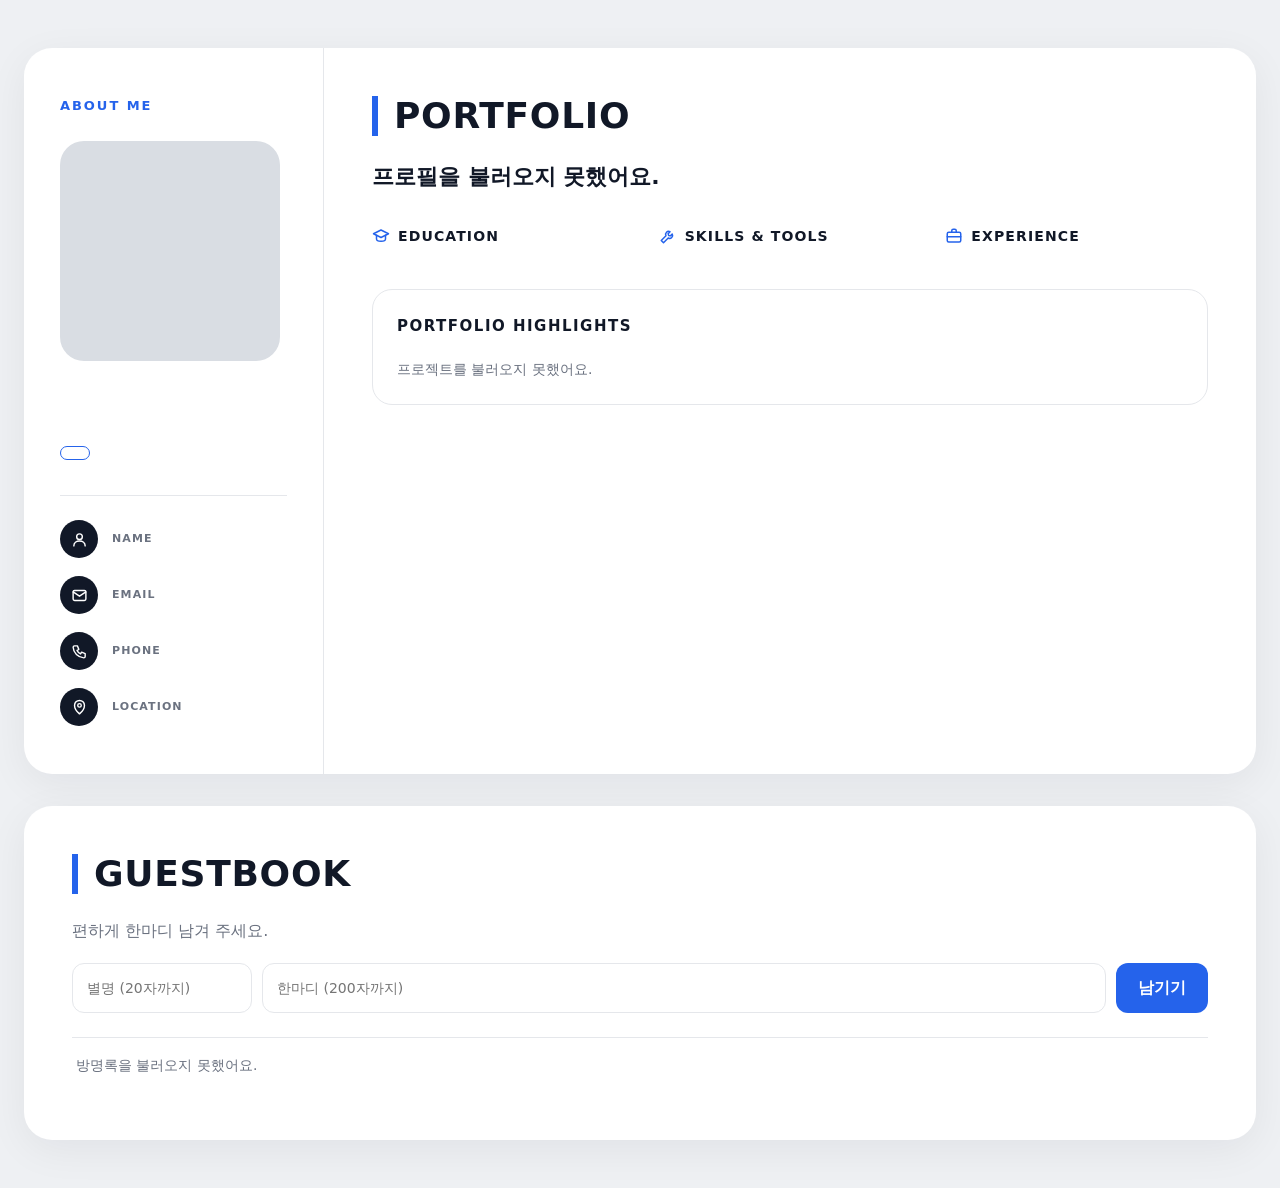
==== index.html @ 288db004 "방문자 화면(index.html, style.css, script.js) 추가 Co-Authored-By: Claude Opus 5.5 <noreply@anthropic.com> " ====
<!DOCTYPE html>
<html lang="ko">
<head>
  <meta charset="UTF-8">
  <meta name="viewport" content="width=device-width, initial-scale=1">
  <title>포트폴리오</title>
  <link rel="stylesheet" href="style.css">
</head>
<body>
  <main class="page">

    <!-- 흰 큰 카드 -->
    <section class="sheet resume">

      <!-- 왼쪽: ABOUT ME -->
      <aside class="about">
        <p class="label">ABOUT ME</p>
        <div class="photo" id="photo"></div>
        <h2 class="name" id="name">&nbsp;</h2>
        <p class="job-title" id="title"></p>
        <p class="badge" id="badge" hidden></p>

        <ul class="contact">
          <li>
            <span class="icon-circle">
              <svg viewBox="0 0 24 24"><circle cx="12" cy="8" r="4"/><path d="M4 21c0-4.4 3.6-7 8-7s8 2.6 8 7"/></svg>
            </span>
            <div><small>NAME</small><span id="c-name"></span></div>
          </li>
          <li>
            <span class="icon-circle">
              <svg viewBox="0 0 24 24"><rect x="3" y="5" width="18" height="14" rx="2"/><path d="m3 7 9 6 9-6"/></svg>
            </span>
            <div><small>EMAIL</small><span id="c-email"></span></div>
          </li>
          <li>
            <span class="icon-circle">
              <svg viewBox="0 0 24 24"><path d="M5 4h4l2 5-2.5 1.5a11 11 0 0 0 5 5L15 13l5 2v4a2 2 0 0 1-2 2A16 16 0 0 1 3 6a2 2 0 0 1 2-2"/></svg>
            </span>
            <div><small>PHONE</small><span id="c-phone"></span></div>
          </li>
          <li>
            <span class="icon-circle">
              <svg viewBox="0 0 24 24"><path d="M12 21s-7-6.2-7-12a7 7 0 0 1 14 0c0 5.8-7 12-7 12z"/><circle cx="12" cy="9" r="2.5"/></svg>
            </span>
            <div><small>LOCATION</small><span id="c-location"></span></div>
          </li>
        </ul>
      </aside>

      <!-- 오른쪽: PORTFOLIO -->
      <div class="content">
        <h1 class="big-title">PORTFOLIO</h1>
        <p class="headline" id="headline"></p>
        <p class="intro" id="intro"></p>

        <div class="info-row">
          <div class="info">
            <h3>
              <svg viewBox="0 0 24 24"><path d="M2 9l10-5 10 5-10 5z"/><path d="M6 11v5c0 1.5 2.7 3 6 3s6-1.5 6-3v-5"/></svg>
              EDUCATION
            </h3>
            <p id="education"></p>
          </div>
          <div class="info">
            <h3>
              <svg viewBox="0 0 24 24"><path d="M14.7 6.3a4 4 0 0 0-5.4 5.4L3 18l3 3 6.3-6.3a4 4 0 0 0 5.4-5.4l-2.5 2.5-2.4-.6-.6-2.4z"/></svg>
              SKILLS &amp; TOOLS
            </h3>
            <p id="skills"></p>
          </div>
          <div class="info">
            <h3>
              <svg viewBox="0 0 24 24"><rect x="3" y="7" width="18" height="13" rx="2"/><path d="M9 7V5a2 2 0 0 1 2-2h2a2 2 0 0 1 2 2v2M3 13h18"/></svg>
              EXPERIENCE
            </h3>
            <p id="experience"></p>
          </div>
        </div>

        <div class="highlights">
          <h3 class="highlights-title">PORTFOLIO HIGHLIGHTS</h3>
          <div class="cards" id="cards">
            <p class="empty">불러오는 중…</p>
          </div>
        </div>

        <p class="quote" id="quote"></p>
      </div>
    </section>

    <!-- 방명록 -->
    <section class="sheet guestbook">
      <h2 class="big-title">GUESTBOOK</h2>
      <p class="intro">편하게 한마디 남겨 주세요.</p>

      <form class="gb-form" id="gb-form">
        <input id="gb-nickname" type="text" placeholder="별명 (20자까지)" maxlength="20" autocomplete="off">
        <input id="gb-message" type="text" placeholder="한마디 (200자까지)" maxlength="200" autocomplete="off">
        <button type="button" id="gb-submit">남기기</button>
      </form>
      <p class="gb-error" id="gb-error" hidden></p>

      <ul class="gb-list" id="gb-list">
        <li class="empty">불러오는 중…</li>
      </ul>
    </section>

  </main>

  <script src="script.js"></script>
</body>
</html>
---- style.css ----
/* ===== 기본 ===== */
* { box-sizing: border-box; }

:root {
  --bg: #eef0f3;        /* 연회색 바탕 */
  --white: #ffffff;
  --blue: #2563eb;      /* 파란 강조색 */
  --blue-soft: #eaf1ff;
  --text: #111827;
  --gray: #6b7280;
  --line: #e5e7eb;
  --chip: #f3f4f6;
}

body {
  margin: 0;
  background: var(--bg);
  color: var(--text);
  font-family: "Pretendard", "Apple SD Gothic Neo", "Malgun Gothic", system-ui, sans-serif;
  line-height: 1.6;
  word-break: keep-all;
}

svg {
  width: 18px;
  height: 18px;
  fill: none;
  stroke: currentColor;
  stroke-width: 2;
  stroke-linecap: round;
  stroke-linejoin: round;
  flex-shrink: 0;
}

.page {
  max-width: 1280px;
  margin: 0 auto;
  padding: 48px 24px;
}

/* 흰 큰 카드 */
.sheet {
  background: var(--white);
  border-radius: 28px;
  box-shadow: 0 10px 40px rgba(17, 24, 39, 0.06);
}

.resume {
  display: grid;
  grid-template-columns: 300px 1fr;
}

/* ===== 왼쪽 ABOUT ME ===== */
.about {
  padding: 48px 36px;
  border-right: 1px solid var(--line);
}

.label {
  margin: 0 0 24px;
  font-size: 13px;
  font-weight: 800;
  letter-spacing: 0.15em;
  color: var(--blue);
}

.photo {
  width: 100%;
  max-width: 220px;
  aspect-ratio: 1 / 1;
  border-radius: 24px;
  background: #d9dde3 center / cover no-repeat;   /* 사진이 없을 때 회색 자리 */
}

.name {
  margin: 24px 0 4px;
  font-size: 28px;
  font-weight: 800;
}

.job-title {
  margin: 0 0 16px;
  color: var(--blue);
  font-weight: 700;
}

.badge {
  display: inline-block;
  margin: 0 0 28px;
  padding: 6px 14px;
  border: 1.5px solid var(--blue);
  border-radius: 999px;
  color: var(--blue);
  font-size: 13px;
  font-weight: 700;
}

.contact {
  list-style: none;
  margin: 0;
  padding: 24px 0 0;
  border-top: 1px solid var(--line);
  display: grid;
  gap: 18px;
}

.contact li {
  display: flex;
  align-items: center;
  gap: 14px;
}

.icon-circle {
  width: 38px;
  height: 38px;
  border-radius: 50%;
  background: var(--text);   /* 동그란 검정 아이콘 */
  color: var(--white);
  display: grid;
  place-items: center;
  flex-shrink: 0;
}

.icon-circle svg { width: 17px; height: 17px; }

.contact div { display: flex; flex-direction: column; min-width: 0; }
.contact small { font-size: 11px; font-weight: 700; letter-spacing: 0.1em; color: var(--gray); }
.contact span { font-size: 14px; font-weight: 600; overflow-wrap: anywhere; }

/* ===== 오른쪽 PORTFOLIO ===== */
.content {
  padding: 48px 48px 40px;
  min-width: 0;
}

.big-title {
  margin: 0 0 24px;
  padding-left: 16px;
  border-left: 6px solid var(--blue);   /* 파란 세로 막대 */
  font-size: 36px;
  font-weight: 900;
  line-height: 1.1;
  letter-spacing: 0.02em;
}

.headline {
  margin: 0 0 12px;
  font-size: 22px;
  font-weight: 800;
  line-height: 1.5;
}

.headline .hl-name {
  text-decoration: underline;
  text-decoration-color: var(--blue);   /* 이름 아래 파란 밑줄 */
  text-decoration-thickness: 4px;
  text-underline-offset: 6px;
}

.intro {
  margin: 0 0 32px;
  color: var(--gray);
  white-space: pre-line;
}

.info-row {
  display: grid;
  grid-template-columns: repeat(3, 1fr);
  gap: 24px;
  margin-bottom: 32px;
}

.info h3 {
  display: flex;
  align-items: center;
  gap: 8px;
  margin: 0 0 10px;
  font-size: 14px;
  font-weight: 800;
  letter-spacing: 0.08em;
}

.info h3 svg { color: var(--blue); }

.info p {
  margin: 0;
  color: var(--gray);
  font-size: 14px;
  white-space: pre-line;
}

/* PORTFOLIO HIGHLIGHTS 상자 */
.highlights {
  border: 1px solid var(--line);
  border-radius: 20px;
  padding: 24px;
}

.highlights-title {
  margin: 0 0 20px;
  font-size: 15px;
  font-weight: 800;
  letter-spacing: 0.1em;
}

.cards {
  display: grid;
  grid-template-columns: repeat(4, 1fr);
  gap: 16px;
}

.card {
  display: flex;
  flex-direction: column;
  border: 1px solid var(--line);
  border-radius: 16px;
  overflow: hidden;
  background: var(--white);
  transition: transform 0.15s, box-shadow 0.15s;
}

.card.clickable { cursor: pointer; }

.card.clickable:hover,
.card.clickable:focus-visible {
  transform: translateY(-3px);
  box-shadow: 0 8px 24px rgba(17, 24, 39, 0.08);
  outline: none;
}

/* 브라우저 창 모양 썸네일 */
.browser {
  background: var(--chip);
  border-bottom: 1px solid var(--line);
}

.browser-bar {
  display: flex;
  gap: 5px;
  padding: 8px 10px;
}

.browser-bar i {
  width: 8px;
  height: 8px;
  border-radius: 50%;
  background: #cfd4dc;
}

.browser-view {
  aspect-ratio: 16 / 10;
  margin: 0 8px 8px;
  border-radius: 6px;
  background: #d9dde3 center / cover no-repeat;
}

.card-body {
  padding: 14px 14px 12px;
  display: flex;
  flex-direction: column;
  gap: 6px;
  flex: 1;
}

.card-meta {
  margin: 0;
  color: var(--blue);
  font-size: 12px;
  font-weight: 700;
}

.card-meta b { margin-right: 6px; }

.card-title {
  margin: 0;
  font-size: 15px;
  font-weight: 800;
  line-height: 1.4;
}

.card-desc {
  margin: 0;
  color: var(--gray);
  font-size: 13px;
  line-height: 1.5;
  display: -webkit-box;
  -webkit-line-clamp: 2;          /* 두 줄까지만 */
  -webkit-box-orient: vertical;
  overflow: hidden;
}

.card-foot {
  margin-top: auto;
  padding-top: 8px;
  display: flex;
  align-items: flex-end;
  justify-content: space-between;
  gap: 8px;
}

.tags { display: flex; flex-wrap: wrap; gap: 4px; }

.tag {
  padding: 2px 8px;
  border-radius: 6px;
  background: var(--chip);
  color: var(--gray);
  font-size: 11px;
  font-weight: 600;
}

.like {
  display: inline-flex;
  align-items: center;
  gap: 4px;
  padding: 4px 8px;
  border: 1px solid var(--line);
  border-radius: 999px;
  background: var(--white);
  color: var(--gray);
  font: inherit;
  font-size: 12px;
  font-weight: 700;
  cursor: pointer;
  flex-shrink: 0;
}

.like svg { width: 15px; height: 15px; }
.like:hover { border-color: #f43f5e; color: #f43f5e; }
.like.liked { border-color: #f43f5e; color: #f43f5e; cursor: default; }
.like.liked svg { fill: #f43f5e; }

.quote {
  margin: 32px 0 0;
  text-align: center;
  font-style: italic;    /* 기울어진 인용 */
  color: var(--gray);
}

.quote:not(:empty)::before { content: "“ "; }
.quote:not(:empty)::after  { content: " ”"; }

.empty {
  grid-column: 1 / -1;
  margin: 0;
  color: var(--gray);
  font-size: 14px;
}

/* ===== 방명록 ===== */
.guestbook {
  margin-top: 32px;
  padding: 48px;
}

.guestbook .intro { margin-bottom: 20px; }

.gb-form {
  display: grid;
  grid-template-columns: 180px 1fr auto;
  gap: 10px;
}

.gb-form input {
  padding: 12px 14px;
  border: 1px solid var(--line);
  border-radius: 12px;
  font: inherit;
  font-size: 14px;
  min-width: 0;
}

.gb-form input:focus { outline: 2px solid var(--blue); outline-offset: -1px; }

.gb-form button {
  padding: 12px 22px;
  border: 0;
  border-radius: 12px;
  background: var(--blue);
  color: var(--white);
  font: inherit;
  font-weight: 700;
  cursor: pointer;
}

.gb-form button:disabled { opacity: 0.6; cursor: default; }

.gb-error { margin: 8px 0 0; color: #dc2626; font-size: 13px; }

.gb-list {
  list-style: none;
  margin: 24px 0 0;
  padding: 0;
  border-top: 1px solid var(--line);
}

.gb-list li {
  padding: 16px 4px;
  border-bottom: 1px solid var(--line);
}

.gb-list li.empty { border-bottom: 0; }

.gb-head { display: flex; align-items: baseline; gap: 10px; margin-bottom: 2px; }
.gb-nick { font-weight: 800; font-size: 14px; }
.gb-date { color: var(--gray); font-size: 12px; }
.gb-msg  { margin: 0; color: #374151; font-size: 14px; overflow-wrap: anywhere; }

/* ===== 화면 폭에 따라 ===== */
@media (max-width: 1100px) {
  .cards { grid-template-columns: repeat(2, 1fr); }
}

@media (max-width: 820px) {
  .page { padding: 16px; }
  .resume { grid-template-columns: 1fr; }        /* 한 줄로 쌓기 */
  .about { border-right: 0; border-bottom: 1px solid var(--line); padding: 32px 24px; }
  .photo { max-width: 160px; }
  .content { padding: 32px 24px; }
  .big-title { font-size: 28px; }
  .headline { font-size: 19px; }
  .info-row { grid-template-columns: 1fr; gap: 18px; }
  .highlights { padding: 16px; }
  .cards { grid-template-columns: 1fr; }
  .guestbook { margin-top: 16px; padding: 32px 24px; }
  .gb-form { grid-template-columns: 1fr; }
}
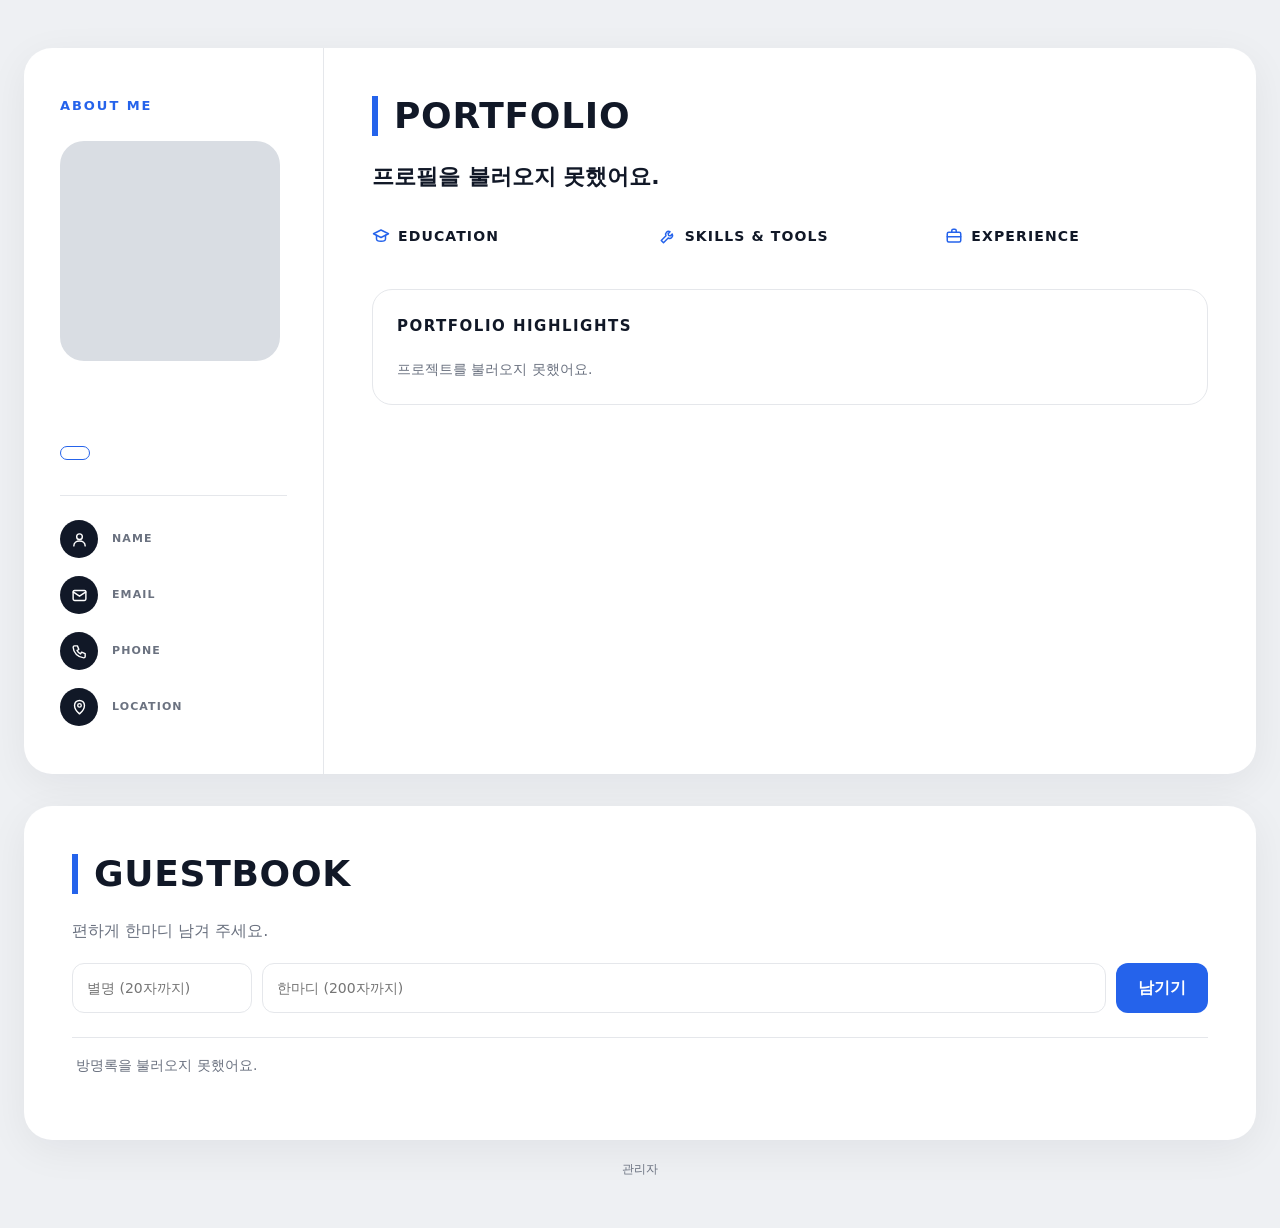
==== commit c70c708f: "관리자 화면(admin.html, admin.js) 추가, 방문자 화면에 관리자 링크 Co-Authored-By: Claude Opus 5.5 <noreply@anthropic.c" ====
--- a/index.html
+++ b/index.html
@@ -106,6 +106,8 @@
       </ul>
     </section>
 
+    <p class="admin-link"><a href="admin.html">관리자</a></p>
+
   </main>
 
   <script src="script.js"></script>
--- a/style.css
+++ b/style.css
@@ -425,3 +425,146 @@
   .guestbook { margin-top: 16px; padding: 32px 24px; }
   .gb-form { grid-template-columns: 1fr; }
 }
+
+/* 방문자 화면 맨 아래 관리자 링크 */
+.admin-link { margin: 20px 0 0; text-align: center; font-size: 12px; }
+.admin-link a { color: var(--gray); text-decoration: none; }
+.admin-link a:hover { text-decoration: underline; }
+
+/* ===== 관리자 화면 (admin.html) ===== */
+.admin .sheet + .sheet,
+.admin .sheet + section { margin-top: 24px; }
+
+.admin-box { padding: 36px 40px; }
+.admin-box .big-title { margin-bottom: 16px; }
+
+.login-box { max-width: 440px; margin: 40px auto 0; }
+.login-box .field { margin-bottom: 14px; }
+.back-link { margin: 18px 0 0; text-align: center; font-size: 13px; }
+.back-link a { color: var(--gray); }
+
+.admin-top {
+  display: flex;
+  align-items: center;
+  justify-content: space-between;
+  flex-wrap: wrap;
+  gap: 16px;
+}
+.admin-top .big-title { margin: 0; }
+.admin-top-right { display: flex; align-items: center; flex-wrap: wrap; gap: 8px; }
+.who { color: var(--gray); font-size: 13px; margin-right: 4px; }
+
+.section-head { display: flex; align-items: center; justify-content: space-between; gap: 12px; margin-bottom: 20px; }
+.section-head .section-title { margin: 0; }
+
+.section-title {
+  margin: 0 0 20px;
+  padding-left: 12px;
+  border-left: 5px solid var(--blue);
+  font-size: 22px;
+  font-weight: 800;
+  line-height: 1.2;
+}
+
+/* 버튼 */
+.btn {
+  display: inline-flex;
+  align-items: center;
+  justify-content: center;
+  padding: 10px 16px;
+  border: 1px solid var(--line);
+  border-radius: 12px;
+  background: var(--white);
+  color: var(--text);
+  font: inherit;
+  font-size: 14px;
+  font-weight: 700;
+  text-decoration: none;
+  cursor: pointer;
+}
+.btn:hover { border-color: var(--blue); color: var(--blue); }
+.btn:disabled { opacity: 0.45; cursor: default; border-color: var(--line); color: var(--text); }
+.btn.primary { background: var(--blue); border-color: var(--blue); color: var(--white); }
+.btn.primary:hover { filter: brightness(1.08); color: var(--white); }
+.btn.danger:hover { border-color: #dc2626; color: #dc2626; }
+.btn.small { padding: 6px 10px; font-size: 13px; border-radius: 10px; }
+.btn.wide { width: 100%; }
+
+.file-btn { position: relative; overflow: hidden; }
+.file-btn input { position: absolute; inset: 0; opacity: 0; cursor: pointer; }
+.file-btn:focus-within { outline: 2px solid var(--blue); outline-offset: 2px; }
+
+/* 입력칸 */
+.form-grid { display: grid; grid-template-columns: repeat(3, 1fr); gap: 14px 16px; }
+.form-grid .full { grid-column: 1 / -1; }
+
+.field { display: flex; flex-direction: column; gap: 6px; min-width: 0; }
+.field > span { font-size: 12px; font-weight: 700; color: var(--gray); letter-spacing: 0.02em; }
+
+.field input,
+.field textarea {
+  width: 100%;
+  padding: 10px 12px;
+  border: 1px solid var(--line);
+  border-radius: 10px;
+  font: inherit;
+  font-size: 14px;
+  resize: vertical;
+}
+.field input:focus,
+.field textarea:focus { outline: 2px solid var(--blue); outline-offset: -1px; }
+
+.hint { margin: 8px 0 0; color: var(--gray); font-size: 12px; }
+
+.msg { margin: 8px 0 0; font-size: 13px; color: var(--gray); }
+.msg.error { color: #dc2626; }
+.msg.ok { color: #16a34a; }
+
+.actions { display: flex; align-items: center; justify-content: flex-end; flex-wrap: wrap; gap: 8px; margin-top: 20px; }
+.actions .msg { margin: 0 auto 0 0; }
+
+/* 프로필 사진 */
+.photo-edit { display: flex; align-items: center; gap: 24px; margin-bottom: 24px; }
+.photo-edit .photo { width: 120px; max-width: none; flex-shrink: 0; }
+
+/* 카드 추가·수정 상자 */
+.edit-box {
+  margin-bottom: 20px;
+  padding: 24px;
+  border: 1px solid var(--line);
+  border-radius: 20px;
+  background: #fafbfc;
+}
+.edit-box h3 { margin: 0 0 16px; font-size: 16px; font-weight: 800; }
+.thumb-preview { border: 1px solid var(--line); border-radius: 12px; overflow: hidden; max-width: 260px; }
+.file-row { display: flex; gap: 8px; margin-top: 6px; }
+.file-now { margin: 0; font-size: 14px; overflow-wrap: anywhere; }
+.file-now a { color: var(--blue); }
+
+/* 목록 */
+.admin-list { list-style: none; margin: 0; padding: 0; border-top: 1px solid var(--line); }
+.admin-list > li { display: flex; align-items: center; gap: 16px; padding: 14px 4px; border-bottom: 1px solid var(--line); }
+.admin-list > li.empty { color: var(--gray); font-size: 14px; }
+
+.mini-thumb {
+  width: 88px;
+  aspect-ratio: 16 / 10;
+  border-radius: 8px;
+  background: #d9dde3 center / cover no-repeat;
+  flex-shrink: 0;
+}
+.row-info { flex: 1; min-width: 0; }
+.row-title { margin: 0; font-weight: 800; font-size: 15px; }
+.row-sub { margin: 2px 0 0; color: var(--gray); font-size: 12px; }
+.row-btns { display: flex; flex-wrap: wrap; gap: 6px; justify-content: flex-end; }
+
+.like-row .row-title { flex: 1; min-width: 0; }
+.like-count { color: #f43f5e; font-weight: 800; font-size: 14px; }
+
+@media (max-width: 820px) {
+  .admin-box { padding: 28px 20px; }
+  .form-grid { grid-template-columns: 1fr; }
+  .photo-edit { flex-direction: column; align-items: flex-start; }
+  .admin-list > li { flex-wrap: wrap; }
+  .row-btns { width: 100%; justify-content: flex-start; }
+}
